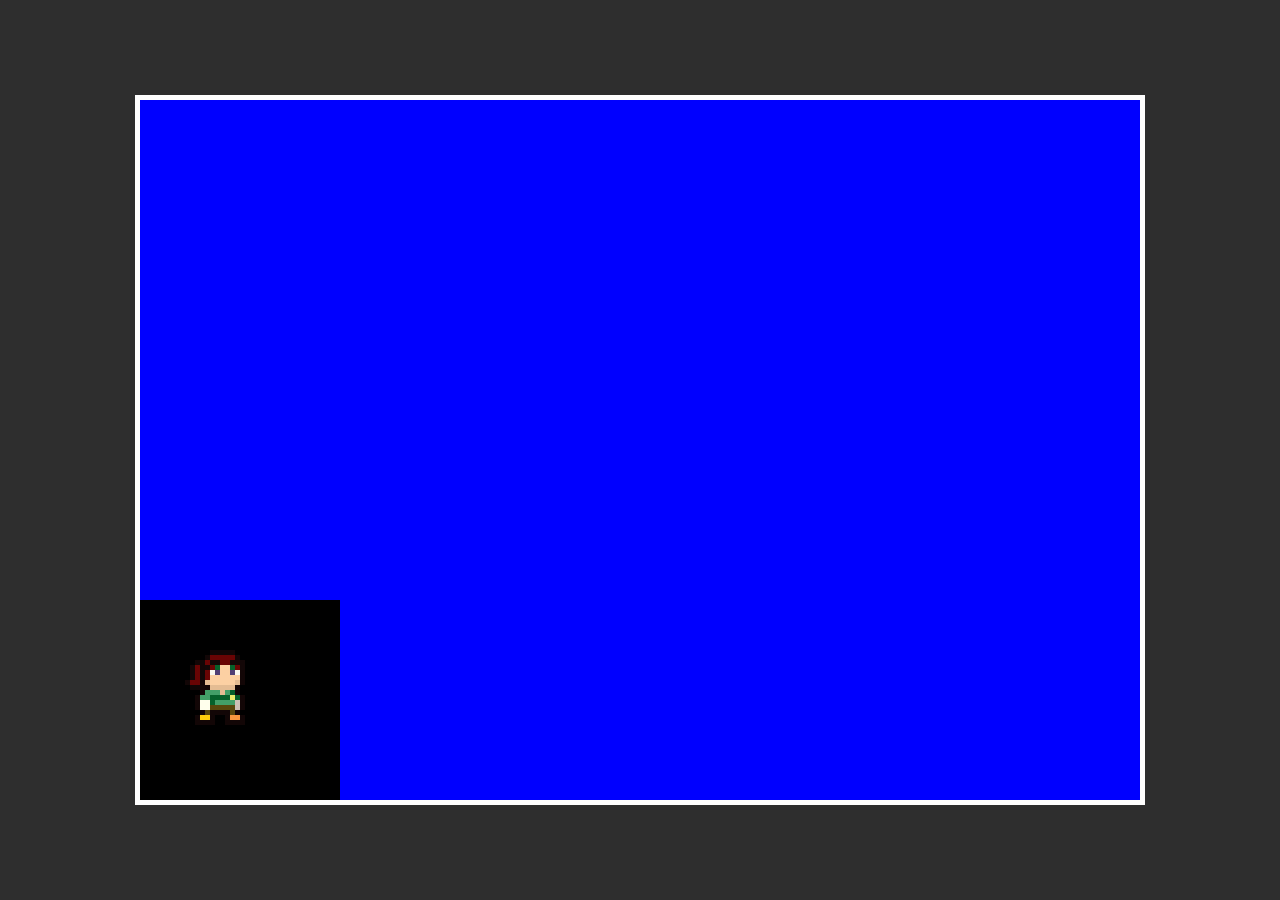
==== index.html @ 79fd5365 "Code Base" ====
<!DOCTYPE html>
<html lang="en">
<head>
    <meta charset="UTF-8">
    <meta http-equiv="X-UA-Compatible" content="IE=edge">
    <meta name="viewport" content="width=device-width, initial-scale=1.0">
    <link rel="stylesheet" href="./style.css">
    <title>Game Code</title>
</head>
<body>
    <canvas id="gameCanvas"></canvas>
    <img id="player" src="./PlayerImgs/Ranger/idle_0.png">
    <img id="map" src="./Background/Summer2.png">
    <img id="enemy" src="./PlayerImgs/Pirate/attack_0.png">

    <script src="javascript.js"></script>
</body>
</html>
</body>
</html>
---- style.css ----
body {
    background-color: rgb(46, 46, 46);
}

#gameCanvas {
    background: blue;
    position: absolute;
    top: 50%;
    left: 50%;
    transform: translate(-50%, -50%);
    border: 5px solid white;
}

#player, #enemy, #map {
    display: none;
}
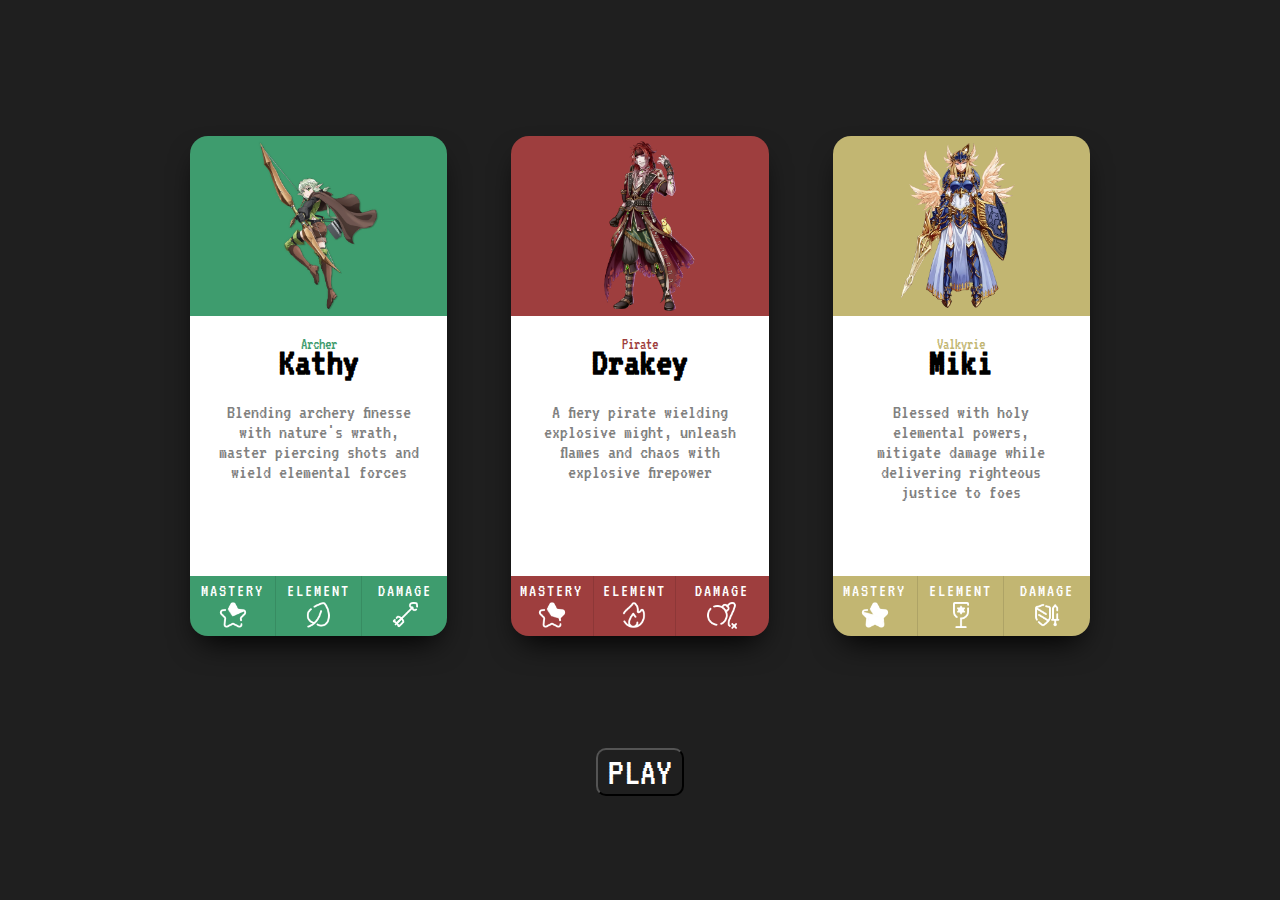
==== commit 57ae7f03: "Finished" ====
--- a/index.html
+++ b/index.html
@@ -1,20 +1,11 @@
-<!DOCTYPE html>
-<html lang="en">
-<head>
-    <meta charset="UTF-8">
-    <meta http-equiv="X-UA-Compatible" content="IE=edge">
-    <meta name="viewport" content="width=device-width, initial-scale=1.0">
-    <link rel="stylesheet" href="./style.css">
-    <title>Game Code</title>
-</head>
-<body>
-    <canvas id="gameCanvas"></canvas>
-    <img id="player" src="./PlayerImgs/Ranger/idle_0.png">
-    <img id="map" src="./Background/Summer2.png">
-    <img id="enemy" src="./PlayerImgs/Pirate/attack_0.png">
-
-    <script src="javascript.js"></script>
-</body>
-</html>
-</body>
-</html>+<!DOCTYPE html>
+<html lang="en">
+<head>
+    <meta charset="UTF-8">
+    <meta http-equiv="refresh" content="0; url=./Menu/index.html">
+    <title>Redirecting...</title>
+</head>
+<body>
+    <p>If you are not redirected automatically, follow this <a href="./Menu/index.html">link</a>.</p>
+</body>
+</html>
